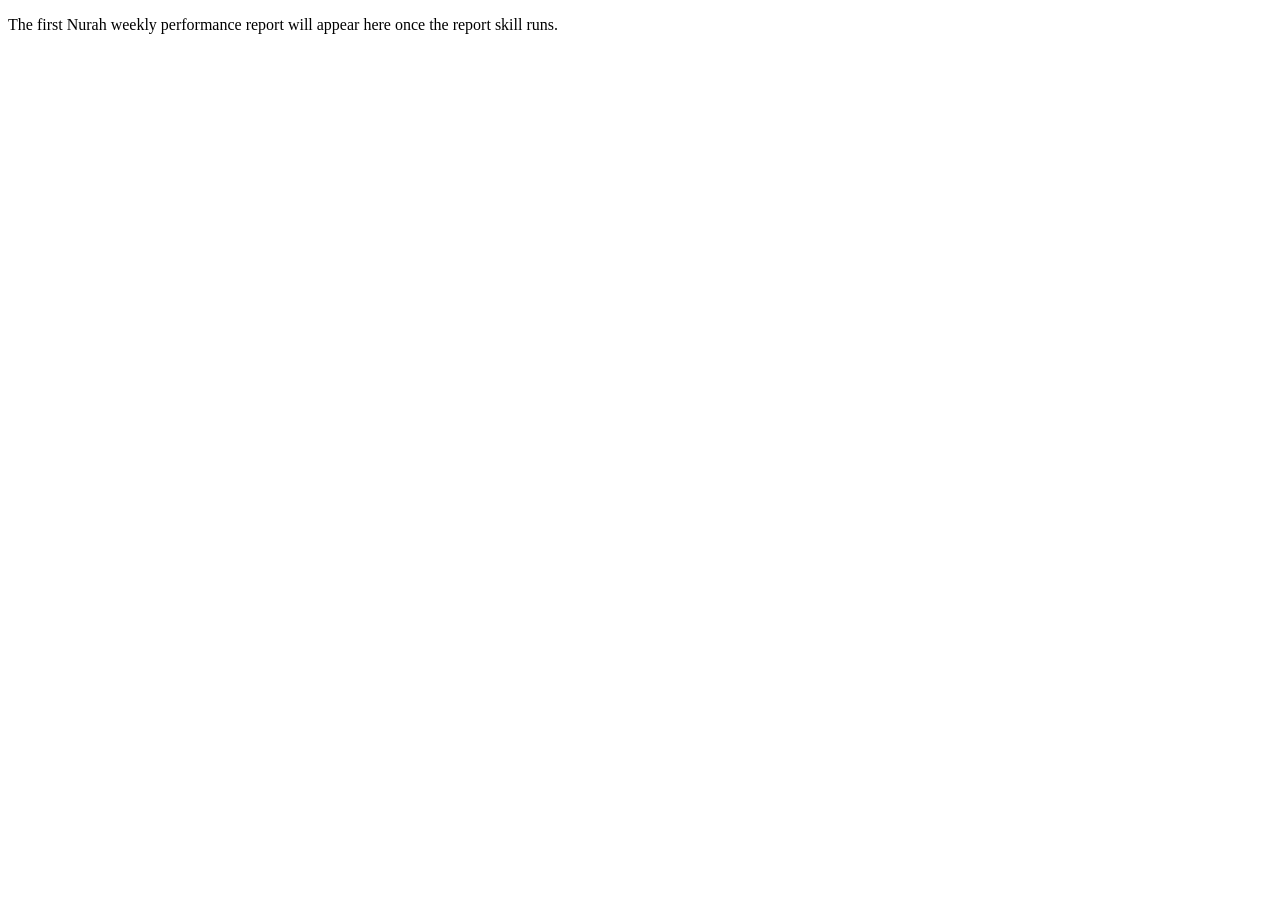
==== docs/index.html @ 56a03e3e "Add docs/ scaffold for GitHub Pages weekly report" ====
<!doctype html>
<html lang="en">
<head>
<meta charset="utf-8">
<title>Nurah weekly report</title>
<meta name="viewport" content="width=device-width, initial-scale=1">
</head>
<body>
<p>The first Nurah weekly performance report will appear here once the report skill runs.</p>
</body>
</html>
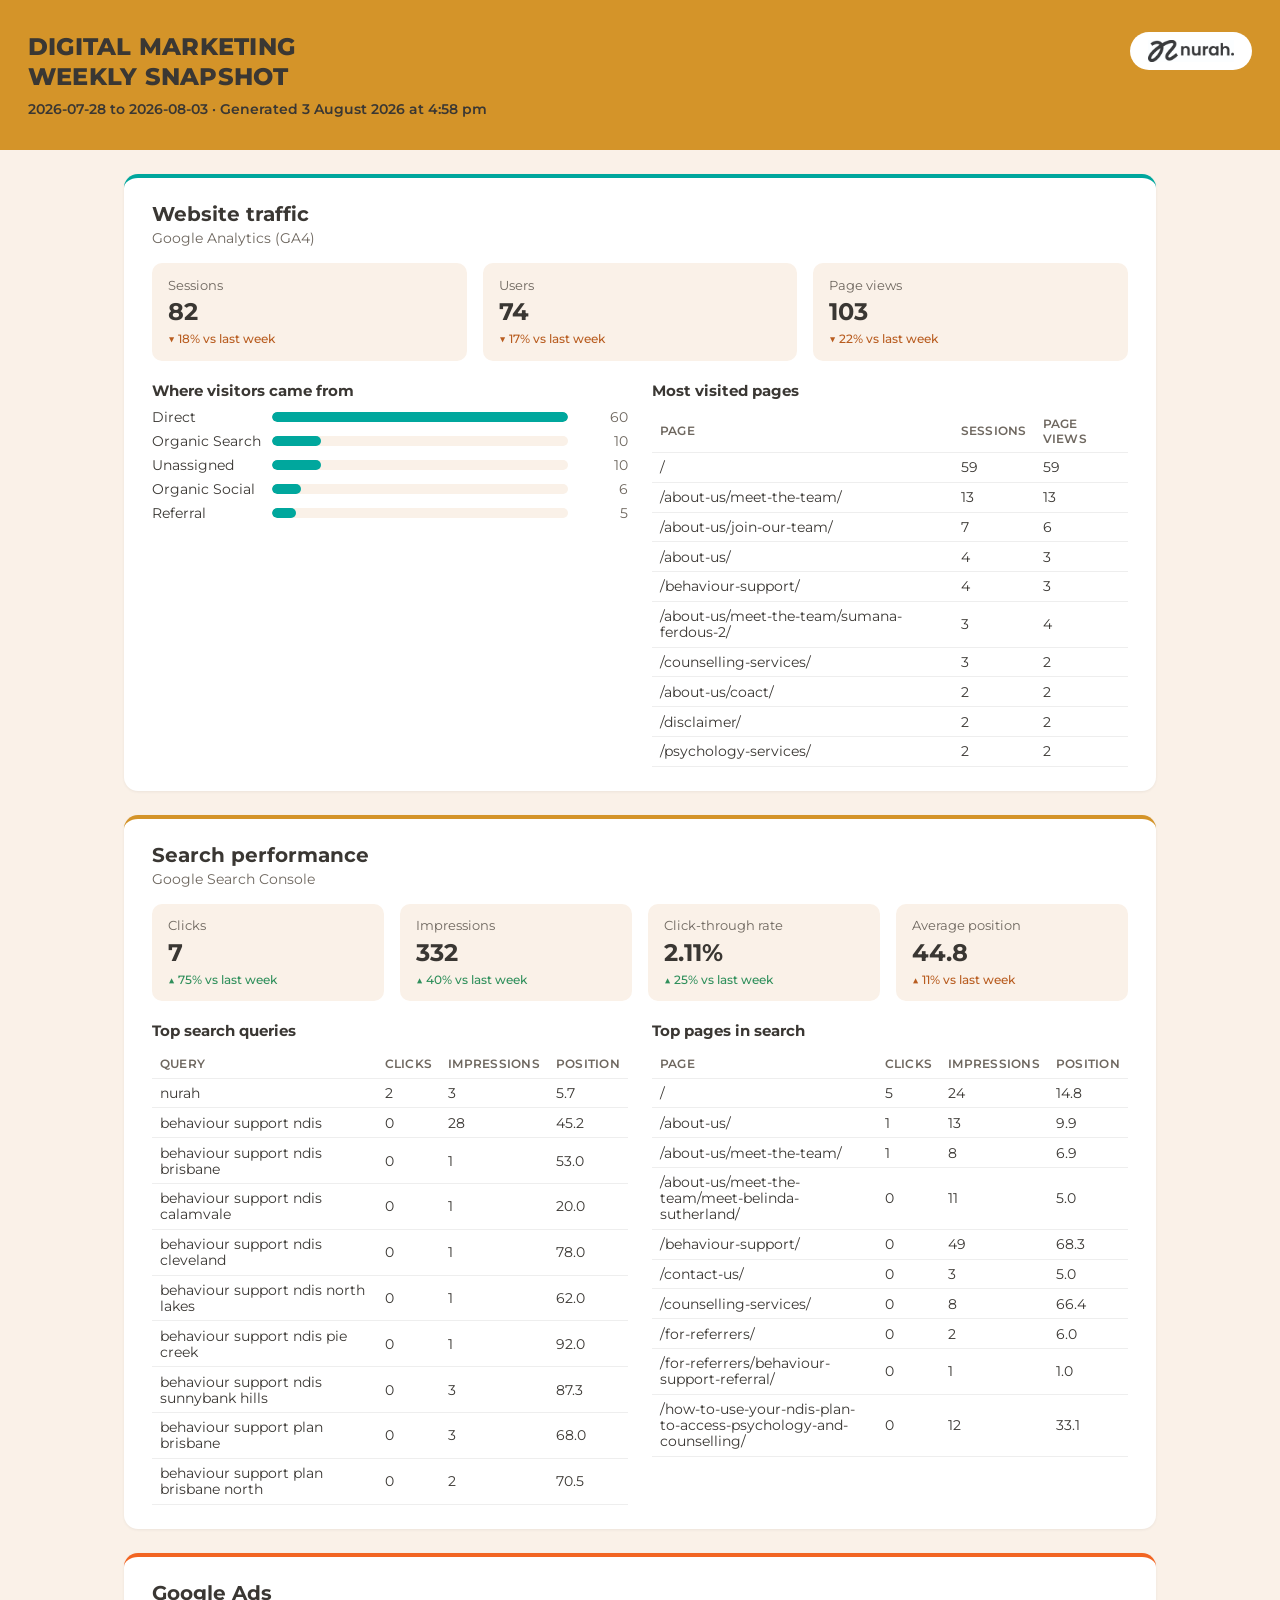
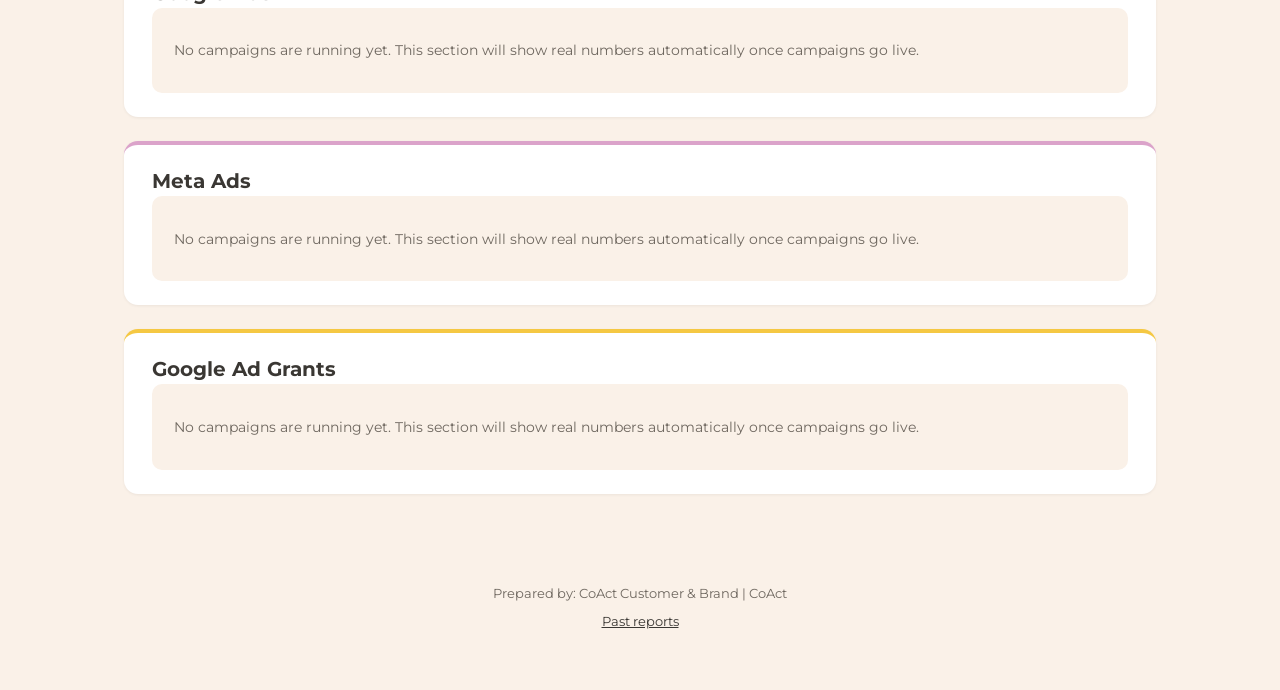
==== commit a25c7b49: "Restyle header/footer to match Canva brand template, add real logo" ====
--- a/docs/index.html
+++ b/docs/index.html
@@ -2,10 +2,241 @@
 <html lang="en">
 <head>
 <meta charset="utf-8">
-<title>Nurah weekly report</title>
+<title>Nurah weekly performance report - 2026-07-28 to 2026-08-03</title>
 <meta name="viewport" content="width=device-width, initial-scale=1">
+<link rel="preconnect" href="https://fonts.googleapis.com">
+<link rel="preconnect" href="https://fonts.gstatic.com" crossorigin>
+<link href="https://fonts.googleapis.com/css2?family=Montserrat:wght@400;500;600;700&display=swap" rel="stylesheet">
+<style>
+  :root {
+    --amber:#D49429; --coral:#F26522; --teal:#00A79D;
+    --pink:#DBA3CA; --yellow:#F5C843; --cream:#FAF1E8;
+    --ink:#3A3733; --muted:#6E675F; --good:#2F8F5B; --attention:#B85C1F;
+  }
+  * { box-sizing: border-box; }
+  body {
+    margin: 0; font-family: 'Montserrat', sans-serif; color: var(--ink);
+    background: var(--cream);
+  }
+  header {
+    padding: 2rem 1.75rem; background: var(--amber); color: var(--ink);
+    display: flex; justify-content: space-between; align-items: flex-start; gap: 1.5rem;
+  }
+  header .header-text h1 {
+    margin: 0 0 0.5rem; font-size: 1.5rem; font-weight: 800; text-transform: uppercase;
+    letter-spacing: 0.01em; line-height: 1.25;
+  }
+  header .header-text p { margin: 0; font-weight: 600; font-size: 0.9rem; }
+  .logo-badge {
+    flex-shrink: 0; background: #fff; border-radius: 999px; padding: 0.5rem 1.1rem;
+    display: flex; align-items: center;
+  }
+  .logo-badge img { height: 22px; display: block; }
+  @media (max-width: 560px) { header { flex-direction: column-reverse; } }
+  main { max-width: 1080px; margin: 0 auto; padding: 1.5rem; }
+  .channel {
+    background: #fff; border-radius: 14px; padding: 1.5rem 1.75rem; margin-bottom: 1.5rem;
+    border-top: 4px solid var(--accent); box-shadow: 0 1px 3px rgba(0,0,0,0.06);
+  }
+  .channel h2 { margin: 0 0 0.2rem; font-size: 1.25rem; }
+  .channel-subtitle { margin: 0 0 1rem; color: var(--muted); font-size: 0.9rem; }
+  .stat-row { display: flex; flex-wrap: wrap; gap: 1rem; margin-bottom: 1.25rem; }
+  .stat-tile { flex: 1 1 150px; background: var(--cream); border-radius: 10px; padding: 0.9rem 1rem; }
+  .stat-label { font-size: 0.8rem; color: var(--muted); margin-bottom: 0.3rem; }
+  .stat-value { font-size: 1.5rem; font-weight: 700; }
+  .delta { display: block; font-size: 0.78rem; margin-top: 0.3rem; font-weight: 500; }
+  .delta.good { color: var(--good); }
+  .delta.attention { color: var(--attention); }
+  .delta.flat { color: var(--muted); }
+  .two-col { display: grid; grid-template-columns: 1fr 1fr; gap: 1.5rem; }
+  @media (max-width: 720px) { .two-col { grid-template-columns: 1fr; } }
+  h3 { font-size: 0.95rem; margin: 0 0 0.6rem; }
+  table { width: 100%; border-collapse: collapse; font-size: 0.85rem; }
+  th, td { text-align: left; padding: 0.4rem 0.5rem; border-bottom: 1px solid #eee; }
+  th { color: var(--muted); font-weight: 600; font-size: 0.78rem; text-transform: uppercase; letter-spacing: 0.02em; }
+  .bar-list { display: flex; flex-direction: column; gap: 0.5rem; }
+  .bar-row { display: grid; grid-template-columns: 110px 1fr 50px; align-items: center; gap: 0.6rem; font-size: 0.85rem; }
+  .bar-track { background: var(--cream); border-radius: 6px; height: 10px; overflow: hidden; }
+  .bar-fill { height: 100%; border-radius: 6px; }
+  .bar-value { text-align: right; color: var(--muted); }
+  .muted { color: var(--muted); font-size: 0.85rem; }
+  .placeholder .placeholder-body {
+    background: var(--cream); border-radius: 10px; padding: 1.2rem 1.4rem; color: var(--muted); font-size: 0.9rem;
+  }
+  footer { text-align: center; padding: 2rem 1rem 3rem; color: var(--muted); font-size: 0.8rem; }
+  footer a { color: var(--ink); }
+</style>
 </head>
 <body>
-<p>The first Nurah weekly performance report will appear here once the report skill runs.</p>
+<header>
+  <div class="header-text">
+    <h1>Digital marketing<br>weekly snapshot</h1>
+    <p>2026-07-28 to 2026-08-03 · Generated 3 August 2026 at 4:58 pm</p>
+  </div>
+  <div class="logo-badge"><img src="./assets/nurah-logo.jpg" alt="Nurah"></div>
+</header>
+<main>
+
+    <section class="channel" id="website" style="--accent:#00A79D">
+      <div class="channel-header">
+        <h2>Website traffic</h2>
+        <p class="channel-subtitle">Google Analytics (GA4)</p>
+      </div>
+      
+    <div class="stat-row">
+      
+    <div class="stat-tile">
+      <div class="stat-label">Sessions</div>
+      <div class="stat-value">82</div>
+      <span class="delta attention">▼ 18% vs last week</span>
+    </div>
+      
+    <div class="stat-tile">
+      <div class="stat-label">Users</div>
+      <div class="stat-value">74</div>
+      <span class="delta attention">▼ 17% vs last week</span>
+    </div>
+      
+    <div class="stat-tile">
+      <div class="stat-label">Page views</div>
+      <div class="stat-value">103</div>
+      <span class="delta attention">▼ 22% vs last week</span>
+    </div>
+    </div>
+    <div class="two-col">
+      <div>
+        <h3>Where visitors came from</h3>
+        
+    <div class="bar-list">
+      
+        <div class="bar-row">
+          <div class="bar-label">Direct</div>
+          <div class="bar-track"><div class="bar-fill" style="width:100%; background:#00A79D"></div></div>
+          <div class="bar-value">60</div>
+        </div>
+        <div class="bar-row">
+          <div class="bar-label">Organic Search</div>
+          <div class="bar-track"><div class="bar-fill" style="width:16.666666666666664%; background:#00A79D"></div></div>
+          <div class="bar-value">10</div>
+        </div>
+        <div class="bar-row">
+          <div class="bar-label">Unassigned</div>
+          <div class="bar-track"><div class="bar-fill" style="width:16.666666666666664%; background:#00A79D"></div></div>
+          <div class="bar-value">10</div>
+        </div>
+        <div class="bar-row">
+          <div class="bar-label">Organic Social</div>
+          <div class="bar-track"><div class="bar-fill" style="width:10%; background:#00A79D"></div></div>
+          <div class="bar-value">6</div>
+        </div>
+        <div class="bar-row">
+          <div class="bar-label">Referral</div>
+          <div class="bar-track"><div class="bar-fill" style="width:8.333333333333332%; background:#00A79D"></div></div>
+          <div class="bar-value">5</div>
+        </div>
+    </div>
+      </div>
+      <div>
+        <h3>Most visited pages</h3>
+        
+    <table>
+      <thead><tr><th>Page</th><th>Sessions</th><th>Page views</th></tr></thead>
+      <tbody>
+        <tr><td>/</td><td>59</td><td>59</td></tr><tr><td>/about-us/meet-the-team/</td><td>13</td><td>13</td></tr><tr><td>/about-us/join-our-team/</td><td>7</td><td>6</td></tr><tr><td>/about-us/</td><td>4</td><td>3</td></tr><tr><td>/behaviour-support/</td><td>4</td><td>3</td></tr><tr><td>/about-us/meet-the-team/sumana-ferdous-2/</td><td>3</td><td>4</td></tr><tr><td>/counselling-services/</td><td>3</td><td>2</td></tr><tr><td>/about-us/coact/</td><td>2</td><td>2</td></tr><tr><td>/disclaimer/</td><td>2</td><td>2</td></tr><tr><td>/psychology-services/</td><td>2</td><td>2</td></tr>
+      </tbody>
+    </table>
+      </div>
+    </div>
+  
+    </section>
+
+    <section class="channel" id="search" style="--accent:#D49429">
+      <div class="channel-header">
+        <h2>Search performance</h2>
+        <p class="channel-subtitle">Google Search Console</p>
+      </div>
+      
+    <div class="stat-row">
+      
+    <div class="stat-tile">
+      <div class="stat-label">Clicks</div>
+      <div class="stat-value">7</div>
+      <span class="delta good">▲ 75% vs last week</span>
+    </div>
+      
+    <div class="stat-tile">
+      <div class="stat-label">Impressions</div>
+      <div class="stat-value">332</div>
+      <span class="delta good">▲ 40% vs last week</span>
+    </div>
+      
+    <div class="stat-tile">
+      <div class="stat-label">Click-through rate</div>
+      <div class="stat-value">2.11%</div>
+      <span class="delta good">▲ 25% vs last week</span>
+    </div>
+      
+    <div class="stat-tile">
+      <div class="stat-label">Average position</div>
+      <div class="stat-value">44.8</div>
+      <span class="delta attention">▲ 11% vs last week</span>
+    </div>
+    </div>
+    <div class="two-col">
+      <div>
+        <h3>Top search queries</h3>
+        
+    <table>
+      <thead><tr><th>Query</th><th>Clicks</th><th>Impressions</th><th>Position</th></tr></thead>
+      <tbody>
+        <tr><td>nurah</td><td>2</td><td>3</td><td>5.7</td></tr><tr><td>behaviour support ndis</td><td>0</td><td>28</td><td>45.2</td></tr><tr><td>behaviour support ndis brisbane</td><td>0</td><td>1</td><td>53.0</td></tr><tr><td>behaviour support ndis calamvale</td><td>0</td><td>1</td><td>20.0</td></tr><tr><td>behaviour support ndis cleveland</td><td>0</td><td>1</td><td>78.0</td></tr><tr><td>behaviour support ndis north lakes</td><td>0</td><td>1</td><td>62.0</td></tr><tr><td>behaviour support ndis pie creek</td><td>0</td><td>1</td><td>92.0</td></tr><tr><td>behaviour support ndis sunnybank hills</td><td>0</td><td>3</td><td>87.3</td></tr><tr><td>behaviour support plan brisbane</td><td>0</td><td>3</td><td>68.0</td></tr><tr><td>behaviour support plan brisbane north</td><td>0</td><td>2</td><td>70.5</td></tr>
+      </tbody>
+    </table>
+      </div>
+      <div>
+        <h3>Top pages in search</h3>
+        
+    <table>
+      <thead><tr><th>Page</th><th>Clicks</th><th>Impressions</th><th>Position</th></tr></thead>
+      <tbody>
+        <tr><td>/</td><td>5</td><td>24</td><td>14.8</td></tr><tr><td>/about-us/</td><td>1</td><td>13</td><td>9.9</td></tr><tr><td>/about-us/meet-the-team/</td><td>1</td><td>8</td><td>6.9</td></tr><tr><td>/about-us/meet-the-team/meet-belinda-sutherland/</td><td>0</td><td>11</td><td>5.0</td></tr><tr><td>/behaviour-support/</td><td>0</td><td>49</td><td>68.3</td></tr><tr><td>/contact-us/</td><td>0</td><td>3</td><td>5.0</td></tr><tr><td>/counselling-services/</td><td>0</td><td>8</td><td>66.4</td></tr><tr><td>/for-referrers/</td><td>0</td><td>2</td><td>6.0</td></tr><tr><td>/for-referrers/behaviour-support-referral/</td><td>0</td><td>1</td><td>1.0</td></tr><tr><td>/how-to-use-your-ndis-plan-to-access-psychology-and-counselling/</td><td>0</td><td>12</td><td>33.1</td></tr>
+      </tbody>
+    </table>
+      </div>
+    </div>
+  
+    </section>
+
+    <section class="channel placeholder" id="google-ads" style="--accent:#F26522">
+      <div class="channel-header">
+        <h2>Google Ads</h2>
+      </div>
+      <div class="placeholder-body">
+        <p>No campaigns are running yet. This section will show real numbers automatically once campaigns go live.</p>
+      </div>
+    </section>
+
+    <section class="channel placeholder" id="meta-ads" style="--accent:#DBA3CA">
+      <div class="channel-header">
+        <h2>Meta Ads</h2>
+      </div>
+      <div class="placeholder-body">
+        <p>No campaigns are running yet. This section will show real numbers automatically once campaigns go live.</p>
+      </div>
+    </section>
+
+    <section class="channel placeholder" id="google-grants" style="--accent:#F5C843">
+      <div class="channel-header">
+        <h2>Google Ad Grants</h2>
+      </div>
+      <div class="placeholder-body">
+        <p>No campaigns are running yet. This section will show real numbers automatically once campaigns go live.</p>
+      </div>
+    </section>
+</main>
+<footer>
+  <p>Prepared by: CoAct Customer &amp; Brand | CoAct</p>
+  <p><a href="./reports/">Past reports</a></p>
+</footer>
 </body>
 </html>
